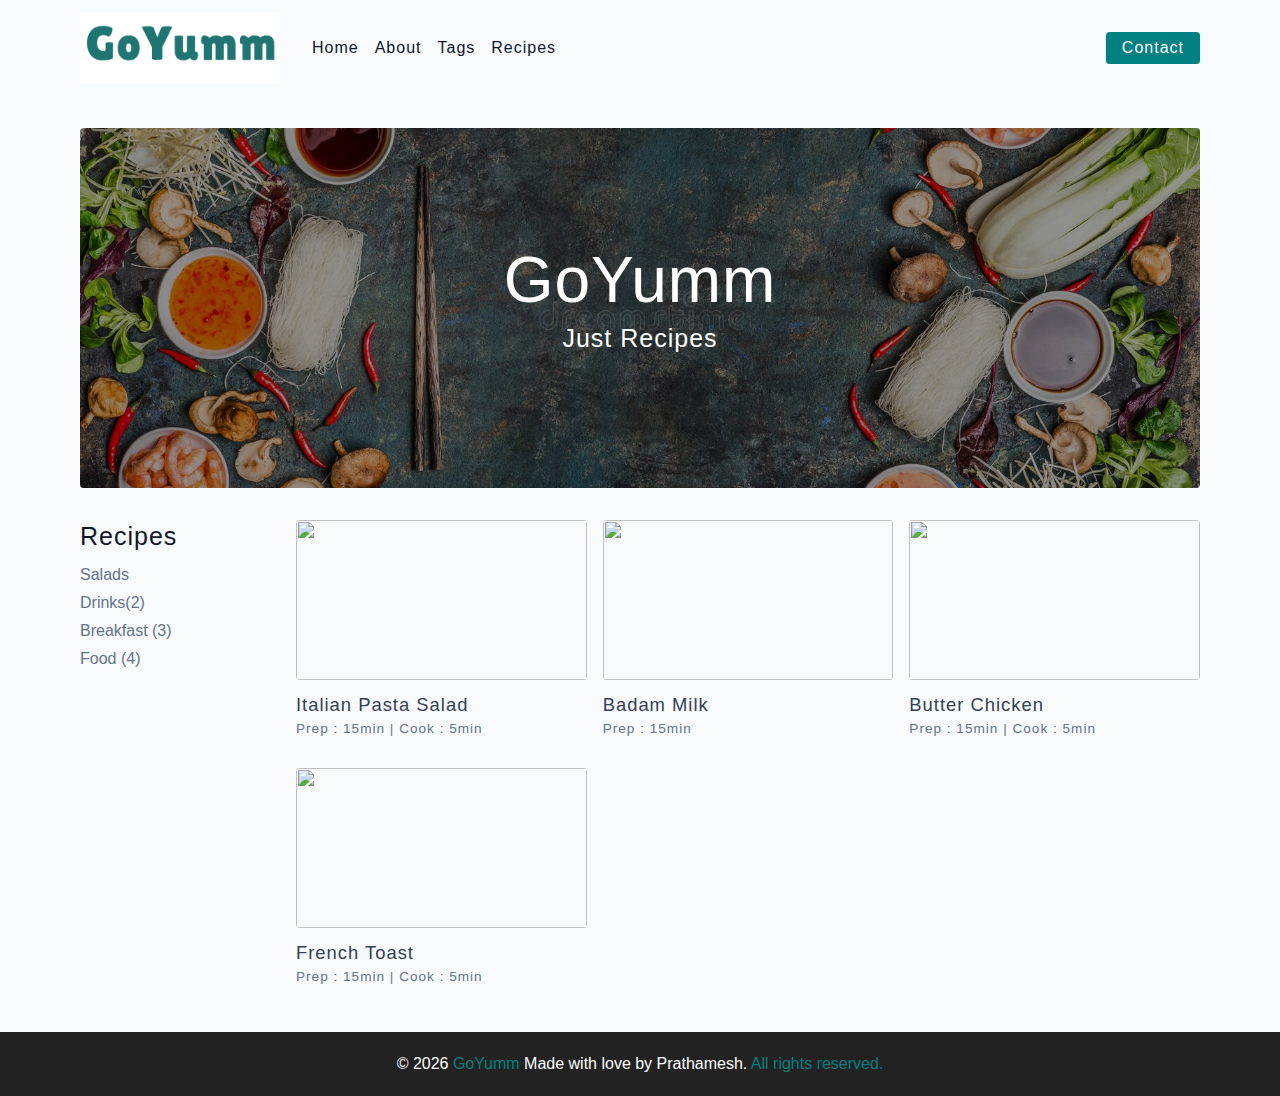
==== index.html @ ecd05e30 "Added recipe website files to repository" ====
<!DOCTYPE html>
<html lang="en">
  <head>
    <meta charset="UTF-8" />
    <meta http-equiv="X-UA-Compatible" content="IE=edge" />
    <meta name="viewport" content="width=device-width, initial-scale=1.0" />
    <title>GoYumm</title>
    <!-- favicon -->
    <link rel="shortcut icon" href="./assets/faviconx.png" type="image/x-icon" />
    <!-- normalize -->
    <link rel="stylesheet" href="./css/normalize.css" />
    <!-- font-awesome -->
    <link
      rel="stylesheet"
      href="https://cdnjs.cloudflare.com/ajax/libs/font-awesome/5.14.0/css/all.min.css"
    />
    <!-- main css -->
    <link rel="stylesheet" href="./css/main.css" />
  </head>
  <body>
    <!-- nav  -->
    <nav class="navbar">
      <div class="nav-center">
        <div class="nav-header">
          <a href="index.html" class="nav-logo">
            <img src="./assets/logo.png" alt="GoYumm" />
          </a>
          <button class="nav-btn btn">
            <i class="fas fa-align-justify"></i>
          </button>
        </div>
        <div class="nav-links">
          <a href="index.html" class="nav-link"> home </a>
          <a href="about.html" class="nav-link"> about </a>
          <a href="tags.html" class="nav-link"> tags </a>
          <a href="recipes.html" class="nav-link"> recipes </a>

          <div class="nav-link contact-link">
            <a href="contact.html" class="btn"> contact </a>
          </div>
        </div>
      </div>
    </nav>
    <!-- end of nav -->
    <!-- main -->
    <main class="page">
      <!-- header -->
      <header class="hero">
        <div class="hero-container">
          <div class="hero-text">
            <h1>GoYumm</h1>
            <h4>Just Recipes</h4>
          </div>
        </div>
      </header>
      <!-- end of header -->
      <section class="recipes-container">
        <!-- tag container -->
        <div class="tags-container">
          <h4>recipes</h4>
          <div class="tags-list">
            <a href="tag-template.html">Salads</a>
            <a href="tag-template.html">Drinks(2)</a>
            <a href="tag-template.html">Breakfast (3)</a>
            <a href="tag-template.html">Food (4)</a>
          </div>
        </div>
        <!-- end of tag container -->
        <!-- recipes list -->
        <div class="recipes-list">
          <!-- single recipe -->
          <a href="single-recipe.html" class="recipe">
            <img
              src="../final/assets/italian-pasta-salad-6-768x1152.jpg"
              class="img recipe-img"
              alt=""
            />
            <h5>Italian Pasta salad</h5>
            <p>Prep : 15min | Cook : 5min</p>
          </a>
          <!-- end of single recipe -->
          <!-- single recipe -->
          <a href="single-recipe.html" class="recipe">
            <img
              src="../final/assets/badam-milk-2-500x500.jpg"
              class="img recipe-img"
              alt=""
            />
            <h5>Badam milk</h5>
            <p>Prep : 15min </p>
          </a>
          <!-- end of single recipe -->
          <!-- single recipe -->
          <a href="single-recipe.html" class="recipe">
            <img
              src="../final/assets/Butter-Chicken-IMAGE-27.jpg"
              class="img recipe-img"
              alt=""
            />
            <h5>Butter Chicken</h5>
            <p>Prep : 15min | Cook : 5min</p>
          </a>
          <!-- end of single recipe -->
          <!-- single recipe -->
          <a href="single-recipe.html" class="recipe">
            <img
              src="../final/assets/SES-basic-french-toast-3056820-hero-01-6ed70ff7901a4e64995d890b03946ac0.jpg"
              class="img recipe-img"
              alt=""
            />
            <h5>French Toast</h5>
            <p>Prep : 15min | Cook : 5min</p>
          </a>
          <!-- end of single recipe -->
        </div>
        <!-- end of recipes list -->
      </section>
    </main>
    <!-- end of main -->
    <!-- footer -->
    <footer class="page-footer">
      <p>
        &copy; <span id="date"></span>
        <span class="footer-logo">GoYumm</span> Made with love by Prathamesh.
        <a href="https://www.johnsmilga.com/">All rights reserved.</a>
      </p>
    </footer>
    <script src="./js/app.js"></script>
  </body>
</html>
---- css/main.css ----
*,
::after,
::before {
  box-sizing: border-box;
}
/* fonts */

@import url('https://fonts.googleapis.com/css2?family=Roboto:wght@400;500;600&family=Montserrat&display=swap');
html {
  font-size: 100%;
} /*16px*/

:root {
  /* colors */
  --primary-100: #e2e0ff;
  --primary-200: #c1beff;
  --primary-300: #a29dff;
  --primary-400: #837dff;
  --primary-500: teal;
  --primary-600: #504acc;
  --primary-700: #2f4546;
  --primary-800: #282566;
  --primary-900: #141233;

  /* grey */
  --grey-50: #f8fafc;
  --grey-100: #f1f5f9;
  --grey-200: #e2e8f0;
  --grey-300: #cbd5e1;
  --grey-400: #94a3b8;
  --grey-500: #64748b;
  --grey-600: #475569;
  --grey-700: #334155;
  --grey-800: #1e293b;
  --grey-900: #0f172a;
  /* rest of the colors */
  --black: #222;
  --white: #fff;
  --red-light: #f8d7da;
  --red-dark: #842029;
  --green-light: #d1e7dd;
  --green-dark: #0f5132;

  /* fonts  */
  --headingFont: 'Roboto', sans-serif;
  --bodyFont: 'Nunito', sans-serif;
  --smallText: 0.7em;
  /* rest of the vars */
  --backgroundColor: var(--grey-50);
  --textColor: var(--grey-900);
  --borderRadius: 0.25rem;
  --letterSpacing: 1px;
  --transition: 0.3s ease-in-out all;
  --max-width: 1120px;
  --fixed-width: 600px;

  /* box shadow*/
  --shadow-1: 0 1px 3px 0 rgba(0, 0, 0, 0.1), 0 1px 2px 0 rgba(0, 0, 0, 0.06);
  --shadow-2: 0 4px 6px -1px rgba(0, 0, 0, 0.1),
    0 2px 4px -1px rgba(0, 0, 0, 0.06);
  --shadow-3: 0 10px 15px -3px rgba(0, 0, 0, 0.1),
    0 4px 6px -2px rgba(0, 0, 0, 0.05);
  --shadow-4: 0 20px 25px -5px rgba(0, 0, 0, 0.1),
    0 10px 10px -5px rgba(0, 0, 0, 0.04);
}

body {
  background: var(--backgroundColor);
  font-family: var(--bodyFont);
  font-weight: 400;
  line-height: 1.75;
  color: var(--textColor);
}

p {
  margin-top: 0;
  margin-bottom: 1.5rem;
  max-width: 40em;
}

h1,
h2,
h3,
h4,
h5 {
  margin: 0;
  margin-bottom: 1.38rem;
  font-family: var(--headingFont);
  font-weight: 400;
  line-height: 1.3;
  text-transform: capitalize;
  letter-spacing: var(--letterSpacing);
}

h1 {
  margin-top: 0;
  font-size: 3.052rem;
}

h2 {
  font-size: 2.441rem;
}

h3 {
  font-size: 1.953rem;
}

h4 {
  font-size: 1.563rem;
}

h5 {
  font-size: 1.25rem;
}

small,
.text-small {
  font-size: var(--smallText);
}

a {
  text-decoration: none;
}
ul {
  list-style-type: none;
  padding: 0;
}

.img {
  width: 100%;
  display: block;
  object-fit: cover;
}
/* buttons */

.btn {
  cursor: pointer;
  color: var(--white);
  background: var(--primary-500);
  border: transparent;
  border-radius: var(--borderRadius);
  letter-spacing: var(--letterSpacing);
  padding: 0.375rem 0.75rem;
  box-shadow: var(--shadow-1);
  transition: var(--transtion);
  text-transform: capitalize;
  display: inline-block;
}
.btn:hover {
  background: var(--primary-700);
  box-shadow: var(--shadow-3);
}
.btn-hipster {
  color: var(--primary-500);
  background: var(--primary-200);
}
.btn-hipster:hover {
  color: var(--primary-200);
  background: var(--primary-700);
}
.btn-block {
  width: 100%;
}

/* alerts */
.alert {
  padding: 0.375rem 0.75rem;
  margin-bottom: 1rem;
  border-color: transparent;
  border-radius: var(--borderRadius);
}

.alert-danger {
  color: var(--red-dark);
  background: var(--red-light);
}
.alert-success {
  color: var(--green-dark);
  background: var(--green-light);
}
/* form */

.form {
  width: 90vw;
  max-width: var(--fixed-width);
  background: var(--white);
  border-radius: var(--borderRadius);
  box-shadow: var(--shadow-2);
  padding: 2rem 2.5rem;
  margin: 3rem auto;
}
.form-label {
  display: block;
  font-size: var(--smallText);
  margin-bottom: 0.5rem;
  text-transform: capitalize;
  letter-spacing: var(--letterSpacing);
}
.form-input,
.form-textarea {
  width: 100%;
  padding: 0.375rem 0.75rem;
  border-radius: var(--borderRadius);
  background: var(--backgroundColor);
  border: 1px solid var(--grey-200);
}

.form-row {
  margin-bottom: 1rem;
}

.form-textarea {
  height: 7rem;
}
::placeholder {
  font-family: inherit;
  color: var(--grey-400);
}
.form-alert {
  color: var(--red-dark);
  letter-spacing: var(--letterSpacing);
  text-transform: capitalize;
}
/* alert */

@keyframes spinner {
  to {
    transform: rotate(360deg);
  }
}

.loading {
  width: 6rem;
  height: 6rem;
  border: 5px solid var(--grey-400);
  border-radius: 50%;
  border-top-color: var(--primary-500);
  animation: spinner 0.6s linear infinite;
}
.loading {
  margin: 0 auto;
}
/* title */

.title {
  text-align: center;
}

.title-underline {
  background: var(--primary-500);
  width: 7rem;
  height: 0.25rem;
  margin: 0 auto;
  margin-top: -1rem;
}

/*
=============== 
Navbar
===============
*/

.navbar {
  display: flex;
  align-items: center;
  justify-content: center;
}
.nav-center {
  width: 90vw;
  max-width: var(--max-width);
}
.nav-header {
  height: 6rem;
  display: flex;
  justify-content: space-between;
  align-items: center;
}
.nav-header img {
  width: 200px;
}
.nav-logo {
  display: flex;
  align-items: flex-end;
}

.nav-btn {
  padding: 0.15rem 0.75rem;
}
.nav-btn i {
  font-size: 1.25rem;
}
.nav-links {
  height: 0;
  overflow: hidden;
  display: flex;
  flex-direction: column;
  transition: var(--transition);
}
.show-links {
  height: 23.9375rem;
}

.nav-link {
  display: block;
  text-align: center;
  font-size: 1.25rem;
  text-transform: capitalize;
  color: var(--grey-900);
  letter-spacing: var(--letterSpacing);
  padding: 1rem 0;
  border-top: 1px solid var(--grey-500);
  transition: var(--transition);
}
.nav-link:hover {
  color: var(--primary-500);
}

.contact-link a {
  padding: 0.15rem 1rem;
}

@media screen and (min-width: 992px) {
  .navbar {
    height: 6rem;
  }
  .nav-center {
    display: flex;
    align-items: center;
  }
  .nav-header {
    padding: 0;
    margin-right: 2rem;
    height: auto;
  }

  .nav-btn {
    display: none;
  }
  .nav-links {
    height: auto !important;
    flex-direction: row;
    align-items: center;
    width: 100%;
  }
  .nav-link {
    padding: 0;
    border-top: none;
    margin-right: 1rem;
    font-size: 1rem;
  }
  .contact-link {
    margin-right: 0;
    margin-left: auto;
  }
}
/*
=============== 
Page
===============
*/

.page {
  width: 90vw;
  max-width: var(--max-width);
  margin: 0 auto;
}
.page {
  padding-top: 2rem;
  min-height: calc(100vh - (6rem + 4rem));
}
/*
=============== 
Footer
===============
*/

.page-footer {
  text-align: center;
  height: 4rem;
  display: flex;
  align-items: center;
  justify-content: center;
  background: var(--black);
  color: var(--white);
}
.page-footer h5 {
  margin-top: 0;
  margin-bottom: 0;
}
.page-footer p {
  margin-bottom: 0;
}
.page-footer .footer-logo,
.page-footer a {
  color: var(--primary-500);
}
/*
=============== 
Hero
===============
*/

.hero {
  height: 40vh;
  position: relative;
  margin-bottom: 2rem;
  background: url('../assets/asian-food-background-various-cooking-ingredients-rustic-background-top-view-banner-concept-chinese-thai-66582124.jpg') center/cover no-repeat;
  border-radius: var(--borderRadius);
}
.hero-container {
  position: absolute;
  top: 0;
  left: 0;
  width: 100%;
  height: 100%;
  display: flex;
  align-items: center;
  justify-content: center;
  background: rgba(0, 0, 0, 0.4);
  border-radius: var(--borderRadius);
}
.hero-text {
  color: var(--white);
  text-align: center;
}

@media only screen and (min-width: 768px) {
  .hero-text h1 {
    font-size: 4rem;
    margin-bottom: 0;
  }
}

/*
=============== 
Recipes 
===============
*/

.recipes-container {
  display: grid;
  gap: 2rem 1rem;
}

.recipes-list {
  display: grid;
  gap: 2rem 1rem;
  padding-bottom: 3rem;
}
.tags-container {
  order: 1;
  display: flex;
  flex-direction: column;
  padding-bottom: 3rem;
  /* background: blue; */
}
.tags-container h4 {
  margin-bottom: 0.5rem;
  font-weight: 500;
}
.tags-list {
  display: grid;
  grid-template-columns: 1fr 1fr 1fr;
}
.tags-list a {
  text-transform: capitalize;
  display: block;
  color: var(--grey-500);
  transition: var(--transition);
}
.tags-list a:hover {
  color: var(--primary-500);
}
.recipe {
  display: block;
}
.recipe-img {
  height: 15rem;
  border-radius: var(--borderRadius);
  margin-bottom: 1rem;
}
.recipe h5 {
  margin-bottom: 0;
  margin-top: 0.25rem;
  line-height: 1;
  color: var(--grey-700);
}
.recipe p {
  margin-bottom: 0;
  line-height: 1;
  color: var(--grey-500);
  margin-top: 0.5rem;
  letter-spacing: var(--letterSpacing);
}
@media screen and (min-width: 576px) {
  .recipes-list {
    grid-template-columns: 1fr 1fr;
  }
  .recipe-img {
    height: 10rem;
  }
}

@media screen and (min-width: 992px) {
  .recipes-container {
    grid-template-columns: 200px 1fr;
    gap: 1rem;
  }
  .recipes-list {
    grid-template-columns: 1fr 1fr;
  }

  .recipe p {
    font-size: 0.85rem;
  }
  .tags-container {
    order: 0;
    /* background: blue; */
  }
  .tags-list {
    display: grid;
    grid-template-columns: 1fr;
  }
}

@media screen and (min-width: 1200px) {
  .recipe h5 {
    font-size: 1.15rem;
  }
  .recipes-list {
    grid-template-columns: 1fr 1fr 1fr;
  }
}
/*
=============== 
Error
===============
*/
.error-page {
  text-align: center;
  padding-top: 5rem;
}
.error-page h1 {
  font-size: 9rem;
}
/*
=============== 
About Page
===============
*/

.about-page h2 {
  text-transform: none;
  font-weight: bold;
}
.about-page {
  display: grid;
  gap: 2rem 4rem;
  padding-bottom: 3rem;
}
.about-img {
  border-radius: var(--borderRadius);
  height: 300px;
}

@media screen and (min-width: 992px) {
  .about-page {
    grid-template-columns: 1fr 1fr;
    grid-template-rows: 400px;
    align-items: center;
  }
  .about-img {
    height: 100%;
  }
}

.featured-title {
  text-align: center;
}
/*
=============== 
Contact Page
===============
*/
.contact-form {
  width: 100%;
  margin: 0;
}
.contact-container {
  display: grid;
  gap: 2rem 3rem;
  padding-bottom: 3rem;
}
@media screen and (min-width: 992px) {
  .contact-container {
    grid-template-columns: 1fr 450px;
    align-items: center;
  }
}

/*
=============== 
Tags Page
===============
*/

.tags-wrapper {
  display: grid;
  gap: 2rem;
  padding-bottom: 3rem;
}
.tag {
  background: var(--grey-500);
  border-radius: var(--borderRadius);
  text-align: center;
  color: var(--white);
  transition: var(--transition);
  padding: 0.75rem 0;
}
.tag:hover {
  background: var(--primary-500);
}
.tag h5,
.tag p {
  margin-bottom: 0;
}
.tag h5 {
  font-weight: 600;
}
@media screen and (min-width: 576px) {
  .tags-wrapper {
    grid-template-columns: 1fr 1fr;
  }
}
@media screen and (min-width: 992px) {
  .tags-wrapper {
    grid-template-columns: 1fr 1fr 1fr;
  }
}

/*
=============== 
Recipe Template
===============
*/

.recipe-hero {
  display: grid;
  gap: 3rem;
}

.recipe-hero-img {
  height: 300px;
  border-radius: var(--borderRadius);
}
.recipe-info p {
  color: var(--grey-600);
}
.recipe-icons {
  display: grid;
  grid-template-columns: repeat(3, 1fr);
  gap: 1rem;
  margin: 2rem 0;
  text-align: center;
}
.recipe-icons i {
  font-size: 1.5rem;
  color: var(--primary-500);
}
.recipe-icons h5,
.recipe-icons p {
  margin-bottom: 0;
  font-size: 0.85em;
}

.recipe-icons p {
  color: var(--grey-600);
}
.recipe-tags {
  display: flex;
  align-items: center;
  flex-wrap: wrap;
  font-size: 0.7em;
  font-weight: 600;
}
.recipe-tags a {
  background: var(--primary-500);
  border-radius: var(--borderRadius);
  color: var(--white);
  padding: 0.05rem 0.5rem;
  margin: 0 0.25rem;
  text-transform: capitalize;
}
@media screen and (min-width: 992px) {
  .recipe-hero {
    grid-template-columns: 4fr 5fr;
    align-items: center;
  }
}
.recipe-content {
  padding: 3rem 0;
  display: grid;
  gap: 2rem 5rem;
}
@media screen and (min-width: 992px) {
  .recipe-content {
    grid-template-columns: 2fr 1fr;
  }
}
.single-instruction header {
  display: grid;
  grid-template-columns: auto 1fr;
  gap: 1.5rem;
  align-items: center;
}
.single-instruction header p {
  text-transform: uppercase;
  font-weight: 600;
  color: var(--primary-500);
  margin-bottom: 0;
}
.single-instruction > p {
  color: var(--grey-700);
}

.single-instruction header div {
  height: 2px;
  background: var(--grey-300);
}

.second-column {
  display: grid;
  row-gap: 2rem;
}

.single-ingredient {
  border-bottom: 2px solid var(--grey-300);
  padding-bottom: 0.75rem;
  color: var(--grey-700);
}
.single-tool {
  border-bottom: 2px solid var(--grey-300);
  padding-bottom: 0.75rem;
  color: var(--primary-500);
  text-transform: capitalize;
}
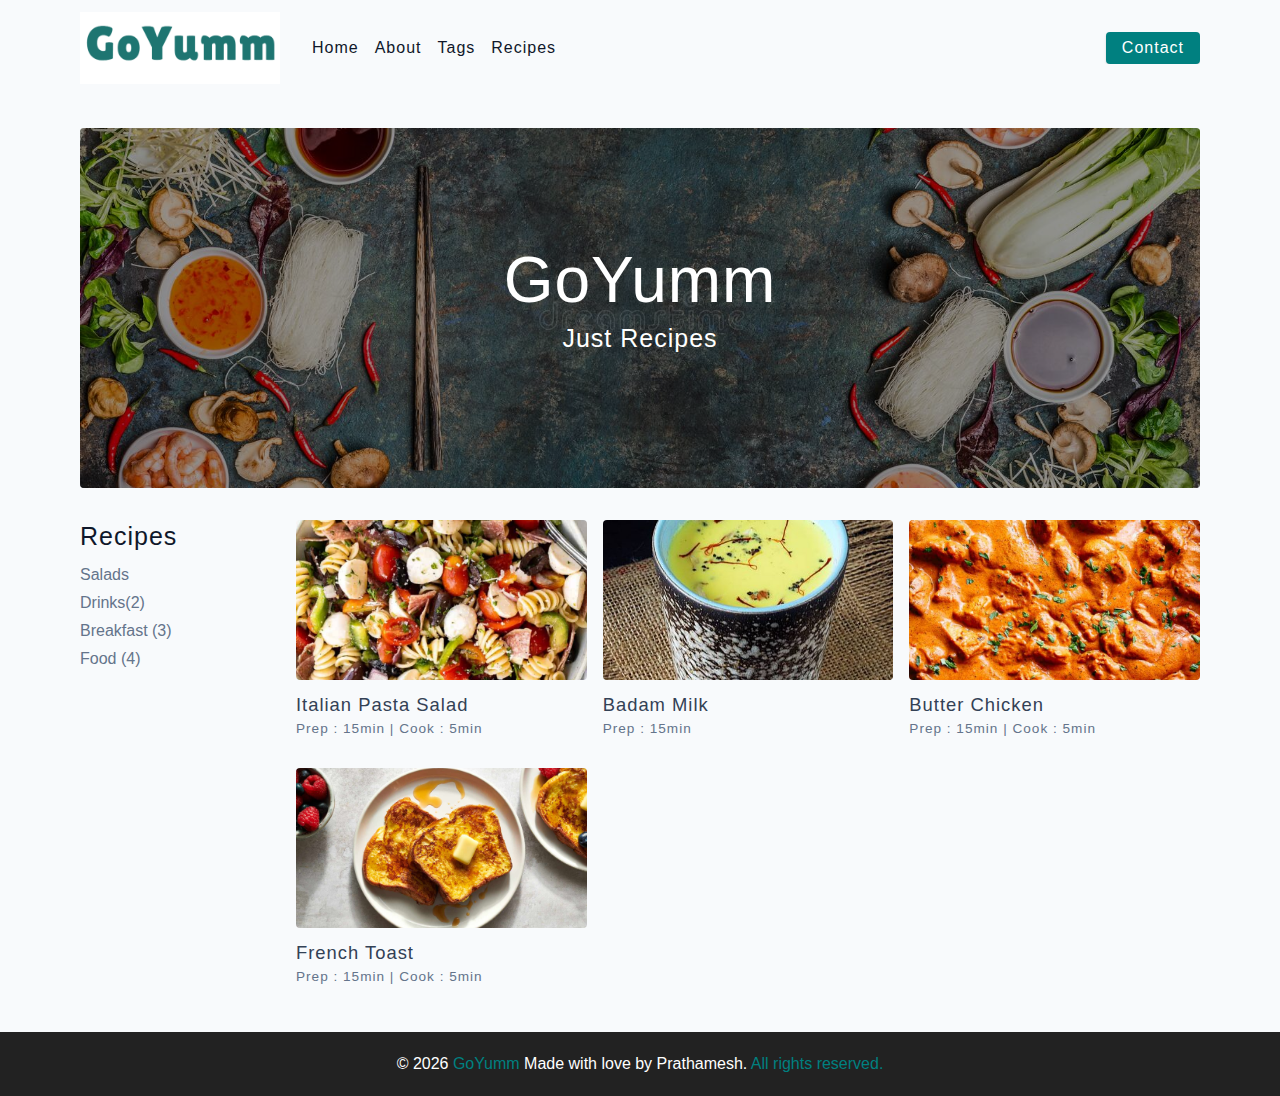
==== commit 79204c72: "Update index.html" ====
--- a/index.html
+++ b/index.html
@@ -71,7 +71,7 @@
           <!-- single recipe -->
           <a href="single-recipe.html" class="recipe">
             <img
-              src="../final/assets/italian-pasta-salad-6-768x1152.jpg"
+              src="../assets/italian-pasta-salad-6-768x1152.jpg"
               class="img recipe-img"
               alt=""
             />
@@ -82,7 +82,7 @@
           <!-- single recipe -->
           <a href="single-recipe.html" class="recipe">
             <img
-              src="../final/assets/badam-milk-2-500x500.jpg"
+              src="../assets/badam-milk-2-500x500.jpg"
               class="img recipe-img"
               alt=""
             />
@@ -93,7 +93,7 @@
           <!-- single recipe -->
           <a href="single-recipe.html" class="recipe">
             <img
-              src="../final/assets/Butter-Chicken-IMAGE-27.jpg"
+              src="../assets/Butter-Chicken-IMAGE-27.jpg"
               class="img recipe-img"
               alt=""
             />
@@ -104,7 +104,7 @@
           <!-- single recipe -->
           <a href="single-recipe.html" class="recipe">
             <img
-              src="../final/assets/SES-basic-french-toast-3056820-hero-01-6ed70ff7901a4e64995d890b03946ac0.jpg"
+              src="../assets/SES-basic-french-toast-3056820-hero-01-6ed70ff7901a4e64995d890b03946ac0.jpg"
               class="img recipe-img"
               alt=""
             />
